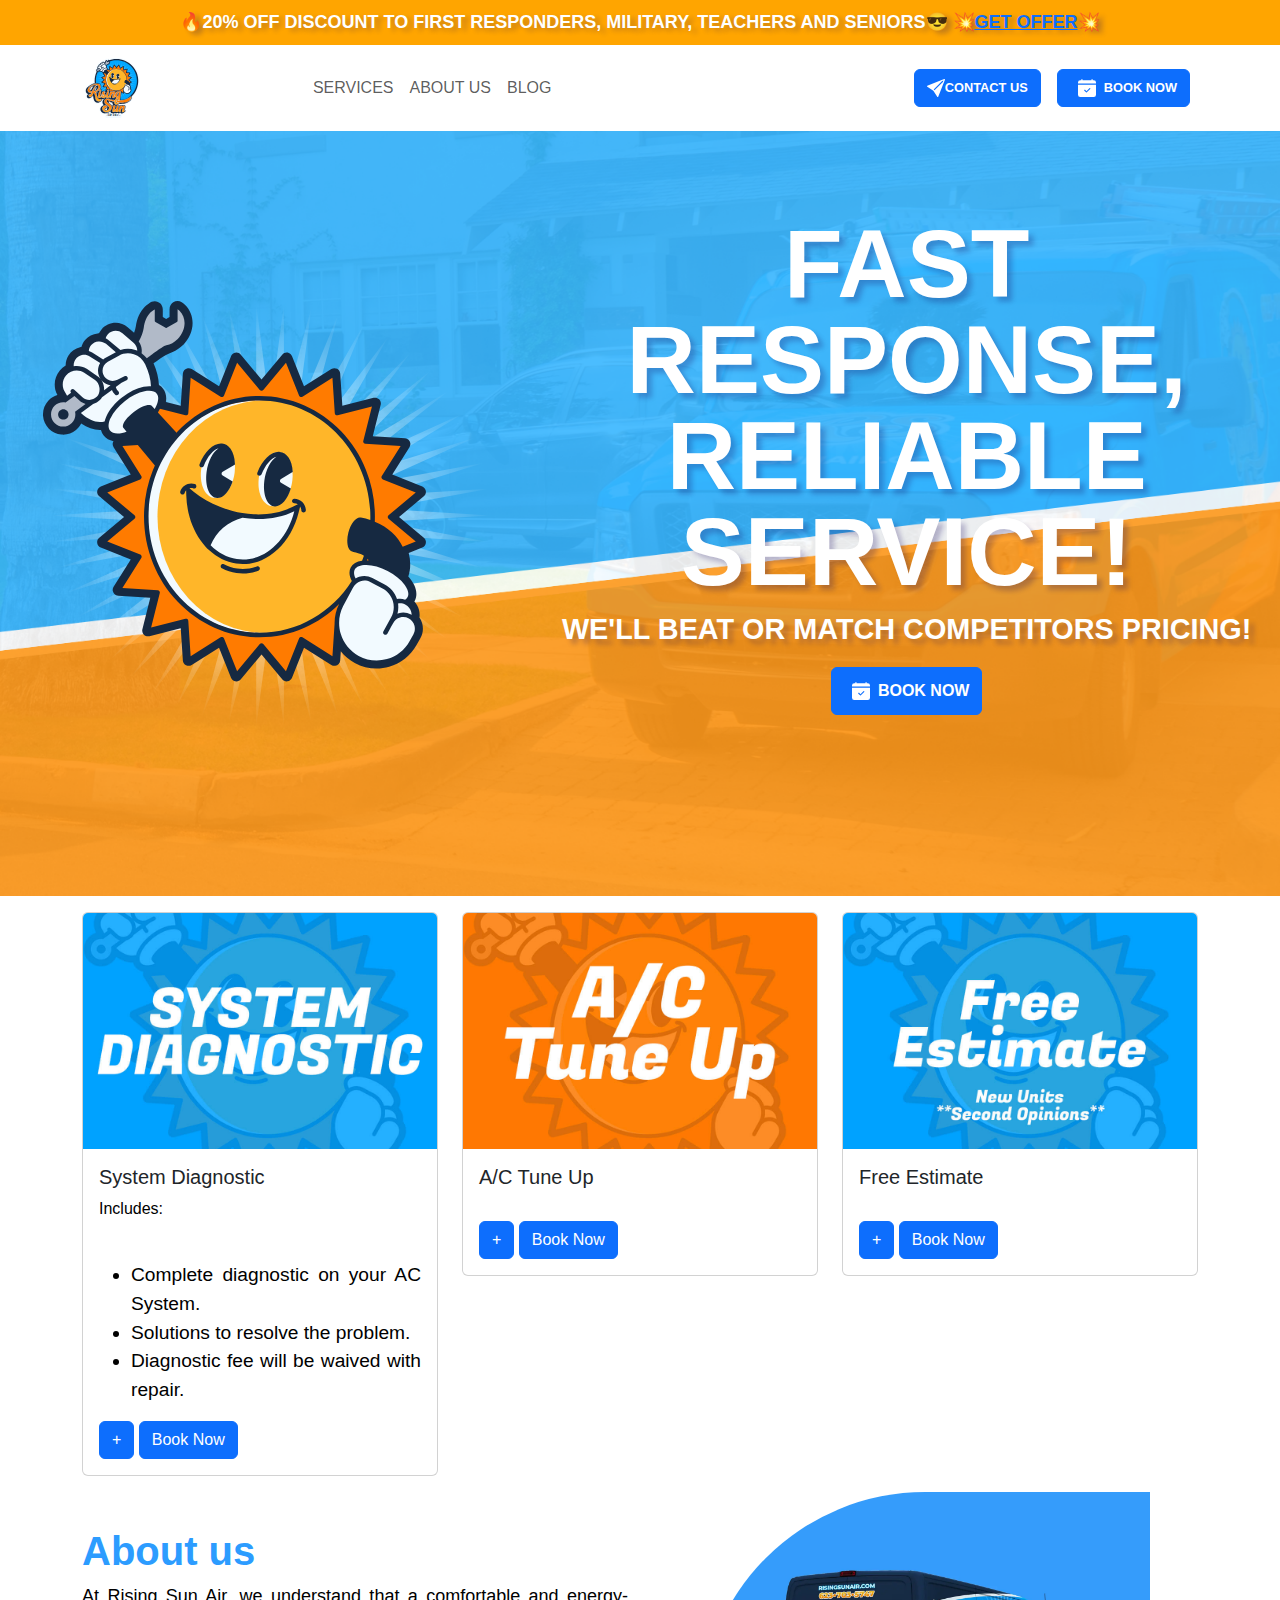
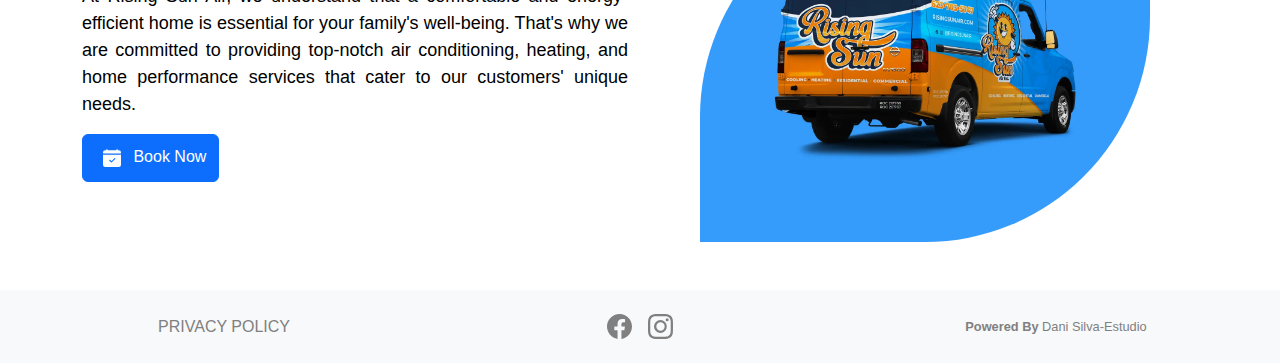
==== index.html @ 5140bf61 "Se corrigió la ruta de Blog y se reescribieron las cards de servicios con la intención de buscar el " ====
<!DOCTYPE html>
<html lang="en">
<head>
    <meta charset="UTF-8">
    <meta name="viewport" content="width=device-width, initial-scale=1.0">
    <title>Rising Sun Air</title>
    <!--FAVICON-->
    <link rel="shortcut icon" href="./multimedia/logo.svg" type="image/x-icon">
    <!--Bootstrap-->
    <link href="https://cdn.jsdelivr.net/npm/bootstrap@5.3.3/dist/css/bootstrap.min.css" rel="stylesheet" integrity="sha384-QWTKZyjpPEjISv5WaRU9OFeRpok6YctnYmDr5pNlyT2bRjXh0JMhjY6hW+ALEwIH" crossorigin="anonymous">
    <!--Hoja de estilos-->
    <link rel="stylesheet" href="style.css">
</head>

<header>
      <!-- TOP BOX -->
      <div class="boxtop container-fluid">
        <div class="row">
             <div class="col">
              🔥20% OFF DISCOUNT TO FIRST RESPONDERS, MILITARY, TEACHERS AND SENIORS😎
                 💥<a href="tel:+16237035747">GET OFFER</a>💥
             </div>
         </div>
      </div>
    <!--NAVBAR-->
    <nav class="navbar navbar-expand-lg">
        <div class="container">
            <a href="./index.html" class="navbar-brand" >
              <img src="./Multimedia/logo.svg" alt="Rising Sun Air" width="60" height="60">
            </a>
            
            <!--BOTÓN PARA EL MENÚ MÓVIL-->
            <button
                class="navbar-toggler"
                type="button"
                data-bs-toggle="collapse"
                data-bs-target="#menu"
                aria-controls="menu"
                aria-expanded="false"
                aria-label="Mostrar / Ocultar Menu"
            >    
                <span class="navbar-toggler-icon"></span>
            </button>
            <!--MENÚ DE NAVEGACIÓN-->
            <div class="collapse navbar-collapse" id="menu">
                <ul class="navbar-nav mx-auto">
                    <li class="nav-item"><a href="#services" class="nav-link">SERVICES</a></li>
                    <li class="nav-item"><a href="#aboutus" class="nav-link">ABOUT US</a></li>
                    <li class="nav-item"><a href="./blog.html" class="nav-link">BLOG</a></li>
                </ul>
                <a class="btn-contact-pc btn btn-primary d-flex justify-content-center align-items-center m-2" href="https://landing.risingsunair.com/contact">
                  <svg xmlns="http://www.w3.org/2000/svg" width="18" height="18" fill="currentColor" class="bi bi-send-fill" viewBox="0 0 16 16">
                    <path d="M15.964.686a.5.5 0 0 0-.65-.65L.767 5.855H.766l-.452.18a.5.5 0 0 0-.082.887l.41.26.001.002 4.995 3.178 3.178 4.995.002.002.26.41a.5.5 0 0 0 .886-.083zm-1.833 1.89L6.637 10.07l-.215-.338a.5.5 0 0 0-.154-.154l-.338-.215 7.494-7.494 1.178-.471z"/>
                  </svg>
                  CONTACT US
                </a>
                <a class="btn-contact-movil btn-txt color-primary d-flex align-items-center m-2" href="tel:+16237035747">
                  <svg class="m-2" xmlns="http://www.w3.org/2000/svg" width="18" height="18" fill="currentColor" class="bi bi-telephone-fill" viewBox="0 0 16 16">
                    <path fill-rule="evenodd" d="M1.885.511a1.745 1.745 0 0 1 2.61.163L6.29 2.98c.329.423.445.974.315 1.494l-.547 2.19a.68.68 0 0 0 .178.643l2.457 2.457a.68.68 0 0 0 .644.178l2.189-.547a1.75 1.75 0 0 1 1.494.315l2.306 1.794c.829.645.905 1.87.163 2.611l-1.034 1.034c-.74.74-1.846 1.065-2.877.702a18.6 18.6 0 0 1-7.01-4.42 18.6 18.6 0 0 1-4.42-7.009c-.362-1.03-.037-2.137.703-2.877z"/>
                  </svg>
                    623-703-5747
                </a>
                <a class="btn-contact-book btn btn-primary d-flex justify-content-center align-items-center m-2" href="https://book.housecallpro.com/book/Rising-Sun-Air-Inc/112964d9c227471c8e84d4ea371a06f1">
                    <svg xmlns="http://www.w3.org/2000/svg" width="18" height="18" fill="currentColor" class="bi bi-calendar-check-fill m-2" viewBox="0 0 16 16">
                        <path d="M4 .5a.5.5 0 0 0-1 0V1H2a2 2 0 0 0-2 2v1h16V3a2 2 0 0 0-2-2h-1V.5a.5.5 0 0 0-1 0V1H4zM16 14V5H0v9a2 2 0 0 0 2 2h12a2 2 0 0 0 2-2m-5.146-5.146-3 3a.5.5 0 0 1-.708 0l-1.5-1.5a.5.5 0 0 1 .708-.708L7.5 10.793l2.646-2.647a.5.5 0 0 1 .708.708"/>
                    </svg>
                    BOOK NOW
                </a>
            </div>
        </div>
    </nav>
</header>
<body>
  <main>
    <!--BANNER-->
    <!--HERO PROPIO-->
    <section>
      <div class="hero-container container-fluid">
        <div class="hero row">
          <div class="col-12 col-lg-5 d-flex align-items-center justify-content-center">
            <img class="img-element" src="./Multimedia/sunny.svg" alt="">
          </div>
          <div class="col-12 col-lg-7 d-flex align-items-center justify-content-center">
            <div>
              <h1 class="hero-h1">FAST RESPONSE, RELIABLE SERVICE!</h1>
              <p class="hero-p">WE'LL BEAT OR MATCH COMPETITORS PRICING!</p>
              <div class="d-flex justify-content-center">
              <button class="btn btn-primary"><svg xmlns="http://www.w3.org/2000/svg" width="18" height="18" fill="currentColor" class="bi bi-calendar-check-fill m-2" viewBox="0 0 16 16">
                <path d="M4 .5a.5.5 0 0 0-1 0V1H2a2 2 0 0 0-2 2v1h16V3a2 2 0 0 0-2-2h-1V.5a.5.5 0 0 0-1 0V1H4zM16 14V5H0v9a2 2 0 0 0 2 2h12a2 2 0 0 0 2-2m-5.146-5.146-3 3a.5.5 0 0 1-.708 0l-1.5-1.5a.5.5 0 0 1 .708-.708L7.5 10.793l2.646-2.647a.5.5 0 0 1 .708.708"/>
            </svg>BOOK NOW</button>
              </div>
            </div>
          </div>
        </div>

      </div>
    </section>
  
    <!--SERVICES-->
    <section>
      <div id="services" class="container mt-3 mb-3 d-flex justify-content-center">
        <div class="row">

          <div class="col-12 col-md-4">
            <div class="card" style="width: 100%">
              <img src="./Multimedia/System Diagnostic.jpg" class="card-img-top" alt="...">
              <div class="card-body">
                <h5 class="card-title">System Diagnostic</h5>
                  <div id="contenido1">
                      <p class="card-text">Includes:</p>
                      <br>
                      <ul>
                          <li>Complete diagnostic on your AC System.</li>
                          <li>Solutions to resolve the problem.</li>
                          <li>Diagnostic fee will be waived with repair.</li>
                      </ul>
                  </div>
                  <button onclick='muestra_oculta("contenido1")' class="btn btn-primary" form="contenido1">+</button>
                  <a role="button" class="btn btn-primary" href="https://www.google.com">Book Now</a>
              </div>    
            </div>
          </div>

          <div class="col-12 col-md-4">
            <div class="card" style="width: 100%">
              <img src="./Multimedia/AC Tuneup.jpg" class="card-img-top" alt="...">
              <div class="card-body">
                <h5 class="card-title">A/C Tune Up</h5>
                  <div id="contenido2">
                      <p class="card-text">Includes:</p>
                      <br>
                      <ul>
                          <li>Check and adjust thermostat as needed.</li>
                          <li>Check filter.</li>
                          <li>Check voltages.</li>
                          <li>Check all wiring and connections.</li>
                          <li>Check starting contactor.</li>
                          <li>Check all capacitors.</li>
                          <li>Check and measure all motor amperages.</li>
                          <li>Check operation of unit safety controls.</li>
                          <li>Check super heat.</li>
                          <li>Check evaporator coil condition.</li>
                          <li>Check for rubbing/vibrating refrigerant lines.</li>
                          <li>Check condenser coils.</li>
                          <li> Check the air temperatura across evaporator coil.</li>
                          <li>Check fan blades for cracks.</li>
                          <li>Check condenser temperature rise.</li>
                          <li>Check condensate drain or pump.</li>
                          <li>Check fuse disconnects.</li>
                          <li>Check condition of ductwork.</li>
                      </ul>
                      <p class="card-text">Includes outdoor condenser coil rinse.</p>
                      <p class="card-text"><strong>$55.00 For Each Additional Unit</strong></p>
                      <p class="card-text">When tune up is complete, you will receive a recommendation for any further maintenance or repair needs of your system.</p>
                  </div>
                  <br>
                  <button onclick='muestra_oculta("contenido2")' class="btn btn-primary" form="contenido2">+</button>
                  <a role="button" class="btn btn-primary" href="https://www.google.com">Book Now</a>
              </div>    
            </div>
          </div>

          <div class="col-12 col-md-4">
            <div class="card" style="width: 100%">
              <img src="./Multimedia/Free Estimate.jpg" class="card-img-top" alt="...">
              <div class="card-body">
                <h5 class="card-title">Free Estimate</h5>
                  <div id="contenido3">
                      <p class="card-text">Includes: </p>
                      <br>
                      <p class="card-text">FREE ESTIMATE-2ND OPINION</p>
                      <p class="card-text">Equipment is subject to change due to shortages and availability.</p>
                  </div>
                  <br>
                  <button onclick='muestra_oculta("contenido3")' class="btn btn-primary" form="contenido3">+</button>
                  <a role="button" class="btn btn-primary" href="https://www.google.com">Book Now</a>
              </div>    
            </div>
          </div>

        </div>
      </div>
    </section>
    <!--ABOUT US-->
    <section id="aboutus" class="aboutus">
      <div class="container">
        <div class="row mb-5 d-flex align-items-center">
          <div class="col-12 col-lg-6">
              <h1>About us</h1>
              <p>
                  At Rising Sun Air, we understand that a comfortable and energy-efficient home is essential for your family's well-being. That's why we are committed to providing top-notch air conditioning, heating, and home performance services that cater to our customers' unique needs.
              </p>
              <a class="btn btn-primary mb-4" href="https://book.housecallpro.com/book/Rising-Sun-Air-Inc/112964d9c227471c8e84d4ea371a06f1">
                  <svg xmlns="http://www.w3.org/2000/svg" width="18" height="18" fill="currentColor" class="bi bi-calendar-check-fill m-2" viewBox="0 0 16 16">
                        <path d="M4 .5a.5.5 0 0 0-1 0V1H2a2 2 0 0 0-2 2v1h16V3a2 2 0 0 0-2-2h-1V.5a.5.5 0 0 0-1 0V1H4zM16 14V5H0v9a2 2 0 0 0 2 2h12a2 2 0 0 0 2-2m-5.146-5.146-3 3a.5.5 0 0 1-.708 0l-1.5-1.5a.5.5 0 0 1 .708-.708L7.5 10.793l2.646-2.647a.5.5 0 0 1 .708.708"/>
                      </svg>
                  Book Now
              </a>
          </div>
          <div class="col-12 col-lg-6 d-flex align-items-center justify-content-center">
              <img src="./Multimedia/Van-Mockup3.webp" alt="">
          </div>
        </div>
      </div>
    </section>
    <!--Barrra bajo banner-->
    <section">
      <div class="barra container-fluid">
      </div>
    </section>  

    <!--Google Reviews-->
    <section>
      <div class="elfsight-app-f75d9918-c9c2-4c28-84b0-58955bb59508" data-elfsight-app-lazy></div>
    </section>
    <!--Instagram Feed-->
    <section class="m-5">
      <div class="elfsight-app-6717eaac-fdb1-49a9-ab99-4e208ddc1236" data-elfsight-app-lazy></div>
    </section>
  </main>
    <!--Footer-->
    <footer class="bg-body-tertiary" style="background-color: rgb(252, 252, 252);">
      <div class="container-fluid">
          <div class="row p-3"> 
            <div class="col d-flex justify-content-center align-items-center">
              <a href="#">PRIVACY POLICY</a>
            </div>
            <div class="col d-flex justify-content-center socialmedia">
                <a class="m-2" href="https://www.facebook.com/risingsunair">
                    <svg xmlns="http://www.w3.org/2000/svg" width="25" height="25" fill="grey" class="bi bi-facebook" viewBox="0 0 16 16">
                        <path d="M16 8.049c0-4.446-3.582-8.05-8-8.05C3.58 0-.002 3.603-.002 8.05c0 4.017 2.926 7.347 6.75 7.951v-5.625h-2.03V8.05H6.75V6.275c0-2.017 1.195-3.131 3.022-3.131.876 0 1.791.157 1.791.157v1.98h-1.009c-.993 0-1.303.621-1.303 1.258v1.51h2.218l-.354 2.326H9.25V16c3.824-.604 6.75-3.934 6.75-7.951"/>
                    </svg>
                </a>
                <a class="m-2" href="https://www.instagram.com/risingsunair">
                    <svg xmlns="http://www.w3.org/2000/svg" width="25" height="25" fill="grey" class="bi bi-instagram" viewBox="0 0 16 16">
                        <path d="M8 0C5.829 0 5.556.01 4.703.048 3.85.088 3.269.222 2.76.42a3.9 3.9 0 0 0-1.417.923A3.9 3.9 0 0 0 .42 2.76C.222 3.268.087 3.85.048 4.7.01 5.555 0 5.827 0 8.001c0 2.172.01 2.444.048 3.297.04.852.174 1.433.372 1.942.205.526.478.972.923 1.417.444.445.89.719 1.416.923.51.198 1.09.333 1.942.372C5.555 15.99 5.827 16 8 16s2.444-.01 3.298-.048c.851-.04 1.434-.174 1.943-.372a3.9 3.9 0 0 0 1.416-.923c.445-.445.718-.891.923-1.417.197-.509.332-1.09.372-1.942C15.99 10.445 16 10.173 16 8s-.01-2.445-.048-3.299c-.04-.851-.175-1.433-.372-1.941a3.9 3.9 0 0 0-.923-1.417A3.9 3.9 0 0 0 13.24.42c-.51-.198-1.092-.333-1.943-.372C10.443.01 10.172 0 7.998 0zm-.717 1.442h.718c2.136 0 2.389.007 3.232.046.78.035 1.204.166 1.486.275.373.145.64.319.92.599s.453.546.598.92c.11.281.24.705.275 1.485.039.843.047 1.096.047 3.231s-.008 2.389-.047 3.232c-.035.78-.166 1.203-.275 1.485a2.5 2.5 0 0 1-.599.919c-.28.28-.546.453-.92.598-.28.11-.704.24-1.485.276-.843.038-1.096.047-3.232.047s-2.39-.009-3.233-.047c-.78-.036-1.203-.166-1.485-.276a2.5 2.5 0 0 1-.92-.598 2.5 2.5 0 0 1-.6-.92c-.109-.281-.24-.705-.275-1.485-.038-.843-.046-1.096-.046-3.233s.008-2.388.046-3.231c.036-.78.166-1.204.276-1.486.145-.373.319-.64.599-.92s.546-.453.92-.598c.282-.11.705-.24 1.485-.276.738-.034 1.024-.044 2.515-.045zm4.988 1.328a.96.96 0 1 0 0 1.92.96.96 0 0 0 0-1.92m-4.27 1.122a4.109 4.109 0 1 0 0 8.217 4.109 4.109 0 0 0 0-8.217m0 1.441a2.667 2.667 0 1 1 0 5.334 2.667 2.667 0 0 1 0-5.334"/>
                    </svg>
                </a>
            </div>
            <div class="col d-flex justify-content-center align-items-center poweredby">
            <a href="https://instagram.com/danisilva.estudio"> <strong>Powered By</strong> Dani Silva-Estudio</a>
            </div>
          </div>
      </div>
    </footer>
    
    <!--JS-->
    <script src="./main.js"></script>
    <!--JS Bootstrap-->
    <script src="https://cdn.jsdelivr.net/npm/bootstrap@5.3.3/dist/js/bootstrap.bundle.min.js" integrity="sha384-YvpcrYf0tY3lHB60NNkmXc5s9fDVZLESaAA55NDzOxhy9GkcIdslK1eN7N6jIeHz" crossorigin="anonymous"></script>
    <!--JS Feed IG-->
    <script src="https://static.elfsight.com/platform/platform.js" data-use-service-core defer></script>
    <!--Google Reviews-->
    <script src="https://static.elfsight.com/platform/platform.js" data-use-service-core defer></script>
</body>
</html>
---- style.css ----
*{
    font-family: 'Poppins', sans-serif;
}

body{
    overflow-x: hidden;
    position: relative;
 }

header{
    position:sticky;
    z-index: 999;
    background-color: white;
    width: 100vw;
}

.boxtop {
    text-decoration: none;
    background-color: orange;
    text-align: center;
    color: white;
    font-size:large;
    font-weight: 600;
    padding: .5em;
    text-shadow: rgba(21, 10, 95, 0.242) 5px 3px 5px;
}

/*NAV*/
nav .btn-primary{
    height: 3em;
}

nav .btn{
    font-size: .8em;
    font-weight: 600;
}

nav li{
    font-size: 1em;
    font-weight: 500;

}

nav .btn-txt {
    text-decoration: none;
    font-size: 1.5em;
    font-weight:800;
}

nav .btn-contact-movil {
    order: 1;
}

nav .btn-contact-pc {
    order: 2;
}

nav .btn-contact-book {
    order: 3;
}

@media (width >= 576px) {
    nav .btn-contact-pc { 
        visibility: visible;
    }

    nav .btn-contact-movil {
        visibility: hidden;
    }
}

@media (width < 576px) {
    nav .btn-contact-pc {
        visibility: hidden;
        order: 2;
    }
}


@media (max-width:768px) {
    nav img{
        width: 5em;
        height: 3.5em;
    }
}

@media (max-width:992px) {
    nav img{
        width: 5em;
        height: 3em;
    }
}
/*NAV ENDS*/

/*HERO*/
.hero-container{
    height: 90vh;
    text-align: center;
}

.hero {
    background-image: url(./Multimedia/background_4.png);
    height: 100%;
    background-size: cover;
}

.hero img{
    height: 18em;
    width: 18em;
}

.hero h1, p{
    color: white;
}

.hero h1{
    font-size: 4em;
    font-weight: 900;
    line-height: 1em;
    text-shadow: rgba(21, 10, 95, 0.242) 5px 5px 5px;
    margin-top: -1em;
}

.hero p{
    font-size: 1.2em;
    font-weight: 600;
    text-shadow: rgba(21, 10, 95, 0.242) 5px 5px 5px;
}

.hero .btn{
    font-weight: 600;
    display: flex;
    align-items: center;
    height: 3em;
}

@media (min-width: 576px) {
    .hero img{
        height: 20em;
        width: 20em;
    }
    .hero h1{
        font-size: 4.5em;
        line-height: 1em;
        text-shadow: rgba(21, 10, 95, 0.242) 5px 5px 5px;
    }
    
    .hero p{
        font-size: 1.2em;
        font-weight: 600;
        text-shadow: rgba(21, 10, 95, 0.242) 5px 5px 5px;
    }
}

@media (min-width: 768px) {
    .hero img{
        height: 22em;
        width: 22em;
    }
    .hero h1{
        font-size: 4.5em;
        line-height: 1em;
        text-shadow: rgba(21, 10, 95, 0.242) 5px 5px 5px;
    }
    
    .hero p{
        font-size: 1.8em;
        font-weight: 600;
        text-shadow: rgba(21, 10, 95, 0.242) 5px 5px 5px;
    }
}

@media (min-width: 992px) {
    .hero-container{
        height: 85vh;
        text-align: center;
    }

    .hero img{
        height: 23em;
        width: 23em;
    }
    .hero h1{
        font-size: 5em;
        line-height: 1em;
        text-shadow: rgba(21, 10, 95, 0.242) 5px 5px 5px;
    }
    
    .hero p{
        font-size: 1.8em;
        font-weight: 600;
        text-shadow: rgba(21, 10, 95, 0.242) 5px 5px 5px;
    }
}

@media (min-width: 1200px) {
    .hero img{
        height: 28em;
        width: 28em;
    }
    .hero h1{
        font-size: 6em;
        font-weight: 900;
        line-height: 1em;
        text-shadow: rgba(21, 10, 95, 0.242) 5px 5px 5px;
    }
    
    .hero p{
        font-size: 1.8em;
        font-weight: 600;
        text-shadow: rgba(21, 10, 95, 0.242) 5px 5px 5px;
        color: white;
    }
}
*/
/*HERO ENDS*/

/*CARDS SERVICES*/

#contenido1 {
    display: none;
    flex-flow: wrap;
}

#contenido2 {
    display: none;
    flex-flow: wrap;
}

#contenido3 {
    display: none;
    flex-flow: wrap;
}

/*CARDS SERVICES ENDS*/

/*ABOUT US*/
.aboutus h1{
    font-weight: 800;
    color: rgb(44, 156, 255);
}

.aboutus p{
    font-size: large;
    color: black;
    text-align: justify;
}

.aboutus img{
    border-radius: 225px 0 225px 0;
    height: 350px;
    width: 450px;
}

@media (max-width:768px){
    .aboutus img{
        height: 20em;
        width: 25em;
        border-radius: 200px 0 200px 0;
    }

    .aboutus p{
        text-align: justify;
        font-size: 1em;
    }
}

@media (max-width:576px) {
    .aboutus img{
        height: 18em;
        width: 22em;
        border-radius: 175px 0 175px 0;
    }

    .aboutus p{
        text-align: justify;
        font-size: 1em;
    }
}

/*ABOUT US ENDS*/

.servicearea h1{
    font-weight: 800;
    color: rgb(44, 156, 255);
}

.poweredby a{
    font-size: .8em;
    color: grey;
    text-decoration: none;
}

footer a{
    text-decoration: none;
    color: grey;
}

.card h1{
    font-size: 1.2em;
}

.blog h1{
    font-size: 3em;
    font-weight: 600;
}

.blog p, li{
    font-size: 1.2em;
    text-align: justify;
    color: black;
}

@media (max-width: 1200px) {
    .blog img{
        width: 350px;
        height: 350px;
        align-items: center;
    }

    .blog h1{
        font-size: 1.8em;
        font-weight: 600;
    }

    .blog h2{
        font-size: 1.5em;
    }

    .blog p{
        font-size: 1em;
    }
}

.card .card-text{
    color: black;
}
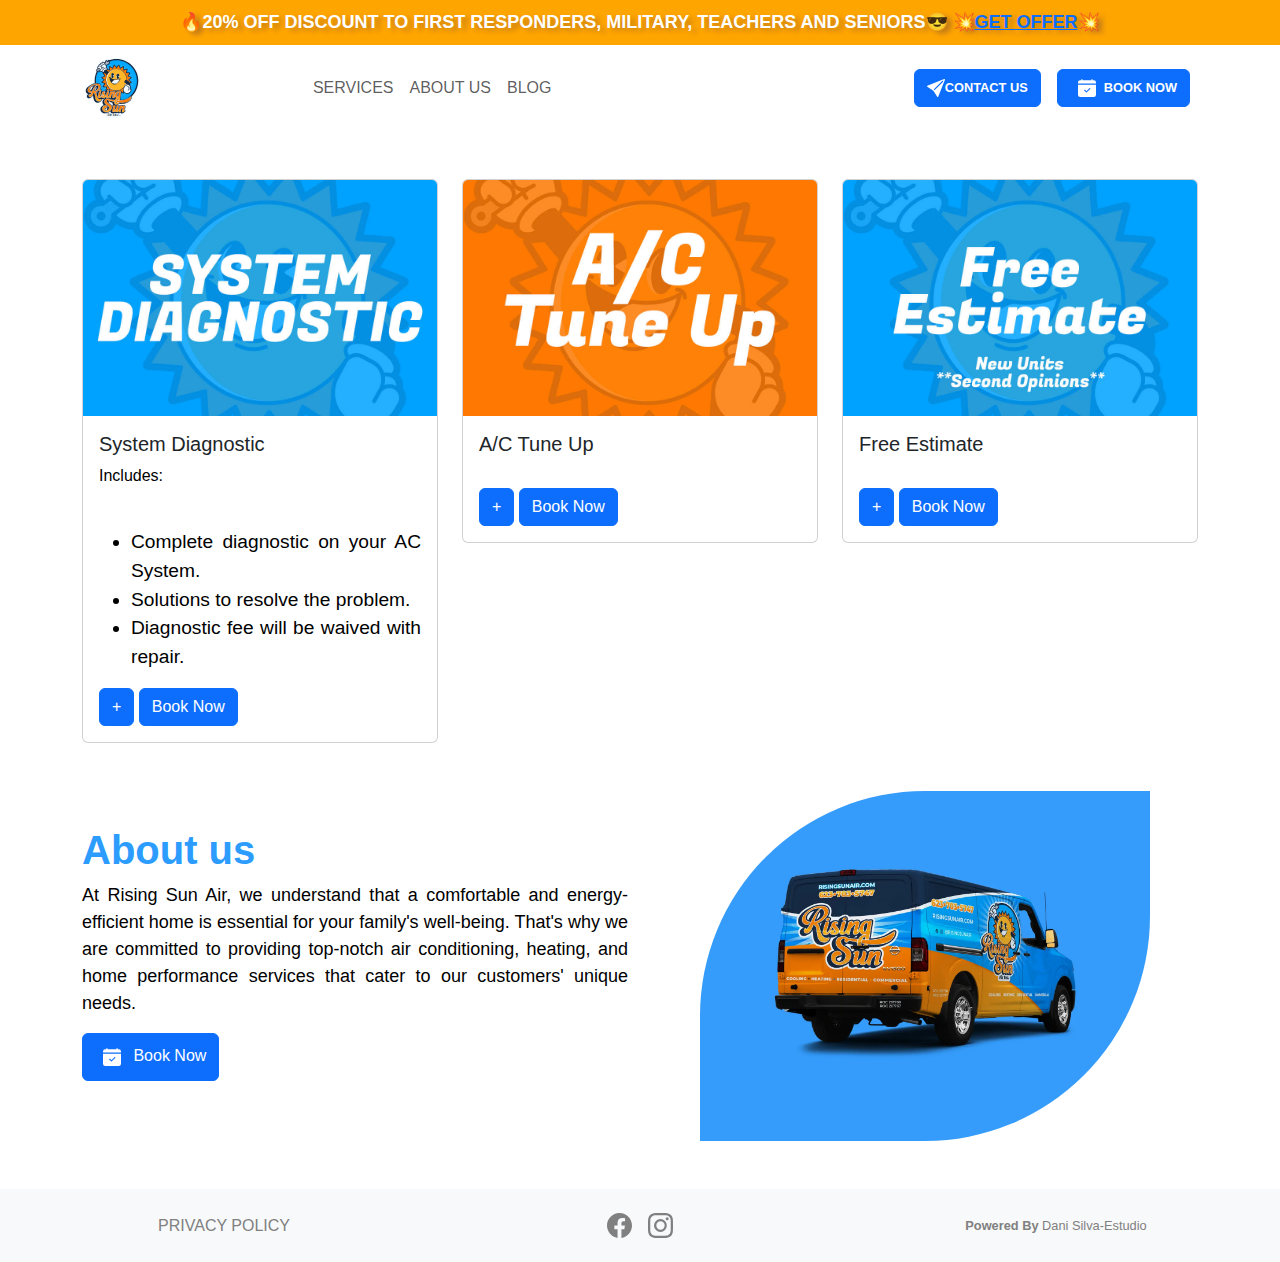
==== commit ff4d410d: "Se agregó slider." ====
--- a/index.html
+++ b/index.html
@@ -6,10 +6,29 @@
     <title>Rising Sun Air</title>
     <!--FAVICON-->
     <link rel="shortcut icon" href="./multimedia/logo.svg" type="image/x-icon">
+    <!--JavaScript-->
+    <script src="./main.js"></script>
     <!--Bootstrap-->
     <link href="https://cdn.jsdelivr.net/npm/bootstrap@5.3.3/dist/css/bootstrap.min.css" rel="stylesheet" integrity="sha384-QWTKZyjpPEjISv5WaRU9OFeRpok6YctnYmDr5pNlyT2bRjXh0JMhjY6hW+ALEwIH" crossorigin="anonymous">
     <!--Hoja de estilos-->
     <link rel="stylesheet" href="style.css">
+    <!-- Meta Pixel Code -->
+    <script>
+      !function(f,b,e,v,n,t,s)
+      {if(f.fbq)return;n=f.fbq=function(){n.callMethod?
+      n.callMethod.apply(n,arguments):n.queue.push(arguments)};
+      if(!f._fbq)f._fbq=n;n.push=n;n.loaded=!0;n.version='2.0';
+      n.queue=[];t=b.createElement(e);t.async=!0;
+      t.src=v;s=b.getElementsByTagName(e)[0];
+      s.parentNode.insertBefore(t,s)}(window, document,'script',
+      'https://connect.facebook.net/en_US/fbevents.js');
+      fbq('init', '876082147756529');
+      fbq('track', 'PageView');
+      </script>
+      <noscript><img height="1" width="1" style="display:none"
+      src="https://www.facebook.com/tr?id=876082147756529&ev=PageView&noscript=1"
+      /></noscript>
+  <!-- End Meta Pixel Code -->
 </head>
 
 <header>
@@ -75,30 +94,12 @@
     <!--BANNER-->
     <!--HERO PROPIO-->
     <section>
-      <div class="hero-container container-fluid">
-        <div class="hero row">
-          <div class="col-12 col-lg-5 d-flex align-items-center justify-content-center">
-            <img class="img-element" src="./Multimedia/sunny.svg" alt="">
-          </div>
-          <div class="col-12 col-lg-7 d-flex align-items-center justify-content-center">
-            <div>
-              <h1 class="hero-h1">FAST RESPONSE, RELIABLE SERVICE!</h1>
-              <p class="hero-p">WE'LL BEAT OR MATCH COMPETITORS PRICING!</p>
-              <div class="d-flex justify-content-center">
-              <button class="btn btn-primary"><svg xmlns="http://www.w3.org/2000/svg" width="18" height="18" fill="currentColor" class="bi bi-calendar-check-fill m-2" viewBox="0 0 16 16">
-                <path d="M4 .5a.5.5 0 0 0-1 0V1H2a2 2 0 0 0-2 2v1h16V3a2 2 0 0 0-2-2h-1V.5a.5.5 0 0 0-1 0V1H4zM16 14V5H0v9a2 2 0 0 0 2 2h12a2 2 0 0 0 2-2m-5.146-5.146-3 3a.5.5 0 0 1-.708 0l-1.5-1.5a.5.5 0 0 1 .708-.708L7.5 10.793l2.646-2.647a.5.5 0 0 1 .708.708"/>
-            </svg>BOOK NOW</button>
-              </div>
-            </div>
-          </div>
-        </div>
-
-      </div>
+      <div class="elfsight-app-1cbae60e-97e0-464f-849b-5d230cceb166" data-elfsight-app-lazy></div>
     </section>
   
     <!--SERVICES-->
     <section>
-      <div id="services" class="container mt-3 mb-3 d-flex justify-content-center">
+      <div id="services" class="container mt-5 mb-5 d-flex justify-content-center">
         <div class="row">
 
           <div class="col-12 col-md-4">
@@ -116,7 +117,7 @@
                       </ul>
                   </div>
                   <button onclick='muestra_oculta("contenido1")' class="btn btn-primary" form="contenido1">+</button>
-                  <a role="button" class="btn btn-primary" href="https://www.google.com">Book Now</a>
+                  <a role="button" class="btn btn-primary" href="https://book.housecallpro.com/book/Rising-Sun-Air-Inc/112964d9c227471c8e84d4ea371a06f1">Book Now</a>
               </div>    
             </div>
           </div>
@@ -155,7 +156,7 @@
                   </div>
                   <br>
                   <button onclick='muestra_oculta("contenido2")' class="btn btn-primary" form="contenido2">+</button>
-                  <a role="button" class="btn btn-primary" href="https://www.google.com">Book Now</a>
+                  <a role="button" class="btn btn-primary" href="https://book.housecallpro.com/book/Rising-Sun-Air-Inc/112964d9c227471c8e84d4ea371a06f1">Book Now</a>
               </div>    
             </div>
           </div>
@@ -166,14 +167,15 @@
               <div class="card-body">
                 <h5 class="card-title">Free Estimate</h5>
                   <div id="contenido3">
-                      <p class="card-text">Includes: </p>
-                      <br>
-                      <p class="card-text">FREE ESTIMATE-2ND OPINION</p>
+                      <p class="card-text">Includes:</p>
+                      <br>
+                      <br>
+                      <p class="card-text"><strong>FREE ESTIMATE 2ND OPINION</strong></p>
                       <p class="card-text">Equipment is subject to change due to shortages and availability.</p>
                   </div>
                   <br>
                   <button onclick='muestra_oculta("contenido3")' class="btn btn-primary" form="contenido3">+</button>
-                  <a role="button" class="btn btn-primary" href="https://www.google.com">Book Now</a>
+                  <a role="button" class="btn btn-primary" href="https://book.housecallpro.com/book/Rising-Sun-Air-Inc/112964d9c227471c8e84d4ea371a06f1">Book Now</a>
               </div>    
             </div>
           </div>
@@ -203,11 +205,6 @@
         </div>
       </div>
     </section>
-    <!--Barrra bajo banner-->
-    <section">
-      <div class="barra container-fluid">
-      </div>
-    </section>  
 
     <!--Google Reviews-->
     <section>
@@ -244,13 +241,14 @@
       </div>
     </footer>
     
-    <!--JS-->
-    <script src="./main.js"></script>
+
     <!--JS Bootstrap-->
     <script src="https://cdn.jsdelivr.net/npm/bootstrap@5.3.3/dist/js/bootstrap.bundle.min.js" integrity="sha384-YvpcrYf0tY3lHB60NNkmXc5s9fDVZLESaAA55NDzOxhy9GkcIdslK1eN7N6jIeHz" crossorigin="anonymous"></script>
     <!--JS Feed IG-->
     <script src="https://static.elfsight.com/platform/platform.js" data-use-service-core defer></script>
     <!--Google Reviews-->
     <script src="https://static.elfsight.com/platform/platform.js" data-use-service-core defer></script>
+    <!--Slider Elfsight-->
+    <script src="https://static.elfsight.com/platform/platform.js" data-use-service-core defer></script>
 </body>
 </html>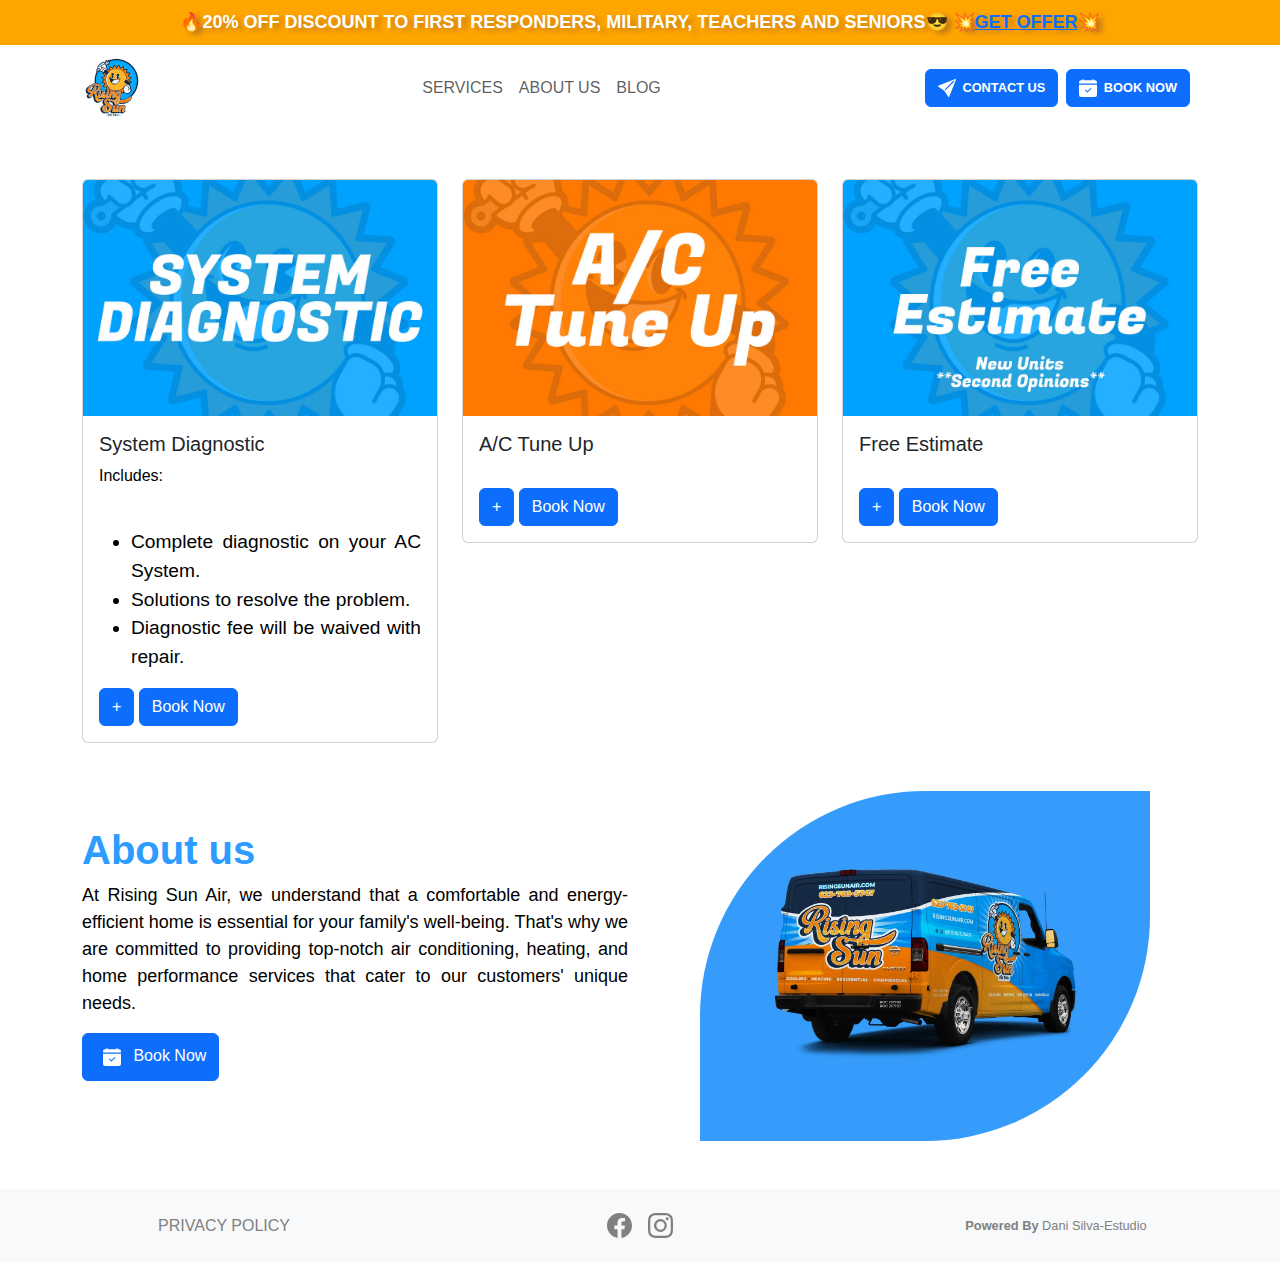
==== commit 2ae52ada: "Se agregó botón condicional en nav." ====
--- a/index.html
+++ b/index.html
@@ -67,23 +67,19 @@
                     <li class="nav-item"><a href="#aboutus" class="nav-link">ABOUT US</a></li>
                     <li class="nav-item"><a href="./blog.html" class="nav-link">BLOG</a></li>
                 </ul>
-                <a class="btn-contact-pc btn btn-primary d-flex justify-content-center align-items-center m-2" href="https://landing.risingsunair.com/contact">
-                  <svg xmlns="http://www.w3.org/2000/svg" width="18" height="18" fill="currentColor" class="bi bi-send-fill" viewBox="0 0 16 16">
-                    <path d="M15.964.686a.5.5 0 0 0-.65-.65L.767 5.855H.766l-.452.18a.5.5 0 0 0-.082.887l.41.26.001.002 4.995 3.178 3.178 4.995.002.002.26.41a.5.5 0 0 0 .886-.083zm-1.833 1.89L6.637 10.07l-.215-.338a.5.5 0 0 0-.154-.154l-.338-.215 7.494-7.494 1.178-.471z"/>
-                  </svg>
-                  CONTACT US
-                </a>
-                <a class="btn-contact-movil btn-txt color-primary d-flex align-items-center m-2" href="tel:+16237035747">
-                  <svg class="m-2" xmlns="http://www.w3.org/2000/svg" width="18" height="18" fill="currentColor" class="bi bi-telephone-fill" viewBox="0 0 16 16">
-                    <path fill-rule="evenodd" d="M1.885.511a1.745 1.745 0 0 1 2.61.163L6.29 2.98c.329.423.445.974.315 1.494l-.547 2.19a.68.68 0 0 0 .178.643l2.457 2.457a.68.68 0 0 0 .644.178l2.189-.547a1.75 1.75 0 0 1 1.494.315l2.306 1.794c.829.645.905 1.87.163 2.611l-1.034 1.034c-.74.74-1.846 1.065-2.877.702a18.6 18.6 0 0 1-7.01-4.42 18.6 18.6 0 0 1-4.42-7.009c-.362-1.03-.037-2.137.703-2.877z"/>
-                  </svg>
-                    623-703-5747
-                </a>
-                <a class="btn-contact-book btn btn-primary d-flex justify-content-center align-items-center m-2" href="https://book.housecallpro.com/book/Rising-Sun-Air-Inc/112964d9c227471c8e84d4ea371a06f1">
-                    <svg xmlns="http://www.w3.org/2000/svg" width="18" height="18" fill="currentColor" class="bi bi-calendar-check-fill m-2" viewBox="0 0 16 16">
+                <!--BOTÓN CONDICIONAL-->
+                <a id="dynamicButton" class="btn btn-primary d-flex justify-content-center align-items-center" href="#">
+                  <svg id="buttonIcon" xmlns="http://www.w3.org/2000/svg" width="18" height="18" fill="currentColor" class="bi bi-send-fill" viewBox="0 0 16 16">
+                      <path id="iconPath" d="M15.964.686a.5.5 0 0 0-.65-.65L.767 5.855H.766l-.452.18a.5.5 0 0 0-.082.887l.41.26.001.002 4.995 3.178 3.178 4.995.002.002.26.41a.5.5 0 0 0 .886-.083zm-1.833 1.89L6.637 10.07l-.215-.338a.5.5 0 0 0-.154-.154l-.338-.215 7.494-7.494 1.178-.471z"/>
+                    </svg>
+                  <span id="buttonText">CONTACT US</span>
+              </a>
+                <!--TERMINA BOTÓN CONDICIONAL-->
+                <a class="btn btn-primary d-flex justify-content-center align-items-center m-2" href="https://book.housecallpro.com/book/Rising-Sun-Air-Inc/112964d9c227471c8e84d4ea371a06f1">
+                    <svg xmlns="http://www.w3.org/2000/svg" width="18" height="18" fill="currentColor" class="bi bi-calendar-check-fill" viewBox="0 0 16 16">
                         <path d="M4 .5a.5.5 0 0 0-1 0V1H2a2 2 0 0 0-2 2v1h16V3a2 2 0 0 0-2-2h-1V.5a.5.5 0 0 0-1 0V1H4zM16 14V5H0v9a2 2 0 0 0 2 2h12a2 2 0 0 0 2-2m-5.146-5.146-3 3a.5.5 0 0 1-.708 0l-1.5-1.5a.5.5 0 0 1 .708-.708L7.5 10.793l2.646-2.647a.5.5 0 0 1 .708.708"/>
                     </svg>
-                    BOOK NOW
+                    <span>BOOK NOW</span>
                 </a>
             </div>
         </div>
@@ -214,6 +210,9 @@
     <section class="m-5">
       <div class="elfsight-app-6717eaac-fdb1-49a9-ab99-4e208ddc1236" data-elfsight-app-lazy></div>
     </section>
+    <!--Facebook chat-->
+    <script src="https://static.elfsight.com/platform/platform.js" data-use-service-core defer></script>
+    <div class="elfsight-app-4b13a647-a46b-4c05-9649-5f9f05f8748f" data-elfsight-app-lazy></div>
   </main>
     <!--Footer-->
     <footer class="bg-body-tertiary" style="background-color: rgb(252, 252, 252);">
@@ -250,5 +249,7 @@
     <script src="https://static.elfsight.com/platform/platform.js" data-use-service-core defer></script>
     <!--Slider Elfsight-->
     <script src="https://static.elfsight.com/platform/platform.js" data-use-service-core defer></script>
+    <!--Facebook chat-->
+    <script src="https://static.elfsight.com/platform/platform.js" data-use-service-core defer></script>
 </body>
 </html>--- a/style.css
+++ b/style.css
@@ -47,17 +47,6 @@
     font-weight:800;
 }
 
-nav .btn-contact-movil {
-    order: 1;
-}
-
-nav .btn-contact-pc {
-    order: 2;
-}
-
-nav .btn-contact-book {
-    order: 3;
-}
 
 @media (width >= 576px) {
     nav .btn-contact-pc { 
@@ -67,6 +56,10 @@
     nav .btn-contact-movil {
         visibility: hidden;
     }
+}
+
+nav a span {
+    margin-left: .5em;
 }
 
 @media (width < 576px) {
